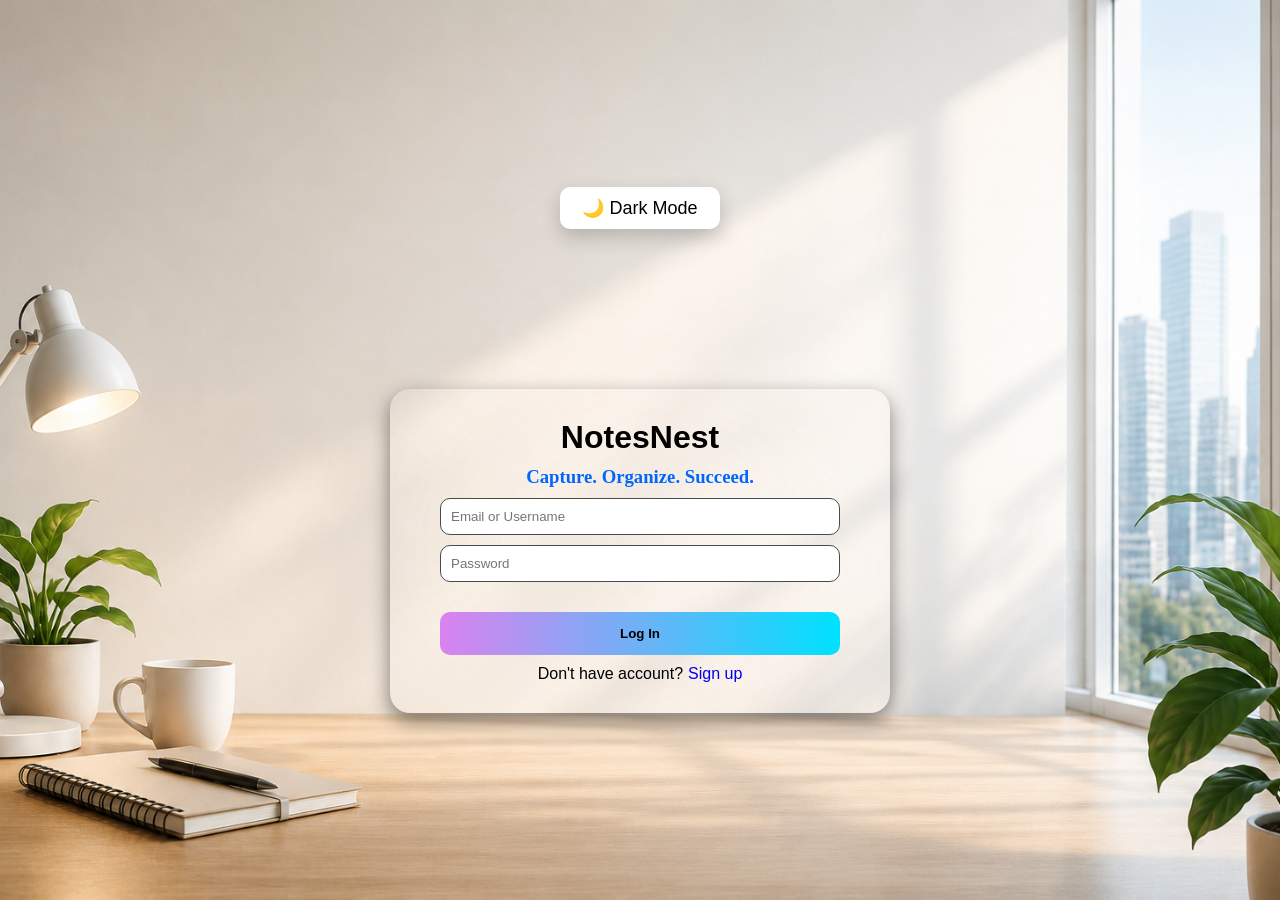
==== app.html @ 9b917c02 "Added temporary user login setup" ====
<!DOCTYPE html>
<html lang="en">

<head>
    <meta charset="UTF-8">
    <meta name="viewport" content="width=device-width, initial-scale=1.0">
    <title>Study Notes App</title>
    <link rel="stylesheet" href="css/style.css">
    <script src="js/main.js" defer></script>
</head>

<body>


    <section class="hero">
        <nav>
            <div class="brand">
                <img src="assets/logo.png" width="40px">
                <h1>NotesNest</h1>
            </div>
            <button class="add-btn">+</button>
            <button id="theme-toggle" class="theme-btn">
                🌙 Dark Mode
            </button>
            <a id="log-out-btn" href="index.html">Log out</a>
        </nav>


        <section class="content">
            <div class="notes-container"></div>
        </section>


        <dialog class="note-form" id="note-form">
            <div class="note-form-content">
                <input id="titleId" type="text" placeholder="Enter note title">
                <textarea id="notesId" placeholder="Write your notes"></textarea>
                <div class="CTA-form">
                    <button type="button" class="save-btn">Save</button>
                    <button type="button" class="cancel-btn">Cancel</button>
                </div>
            </div>
        </dialog>
    </section>


    <footer>
        @Codesmasher 2026 made with HTML, CSS and Vanilla JS
    </footer>
</body>

</html>
---- css/style.css ----
:root {
    --text-color-normal: #111;
    --fast-transition: 0.3s;
    --text-primary: #222;
    --text-secondary: #555;
    --bg-content: #fff;
    --light-shadow: 0 8px 20px rgba(0, 0, 0, .20);
    --bold-shadow: 0 8px 20px rgba(0, 0, 0, .5);
    --button-gradient: linear-gradient(45deg, #ff6565, rgb(80, 80, 255));
    --box-shadow-dark: 0 10px 15px rgba(255, 84, 84, .4);
    --bg-card: #242424;
    --text-primary-dark: #ffffff;
    --text-secondary-dark: #d0d0d0;
    --border-dark-mode: rgba(255, 255, 255, 0.06);
    --footer-bg: #0d0d0d;
    --footer-color: #888;
    --slow-transition: .8s;
}

* {
    margin: 0;
    padding: 0;
    box-sizing: border-box;
    font-family: 'Segoe UI', Tahoma, Geneva, Verdana, sans-serif;
}

html {
    scroll-behavior: smooth;
}

.hero {
    width: 100%;
    min-height: 100vh;
    background-image: url("../assets/background.png");
    background-position: center;
    background-size: cover;
}

/*Dark mode background change*/
.dark-mode .hero {
    background-image: url("../assets/background-dark.png");
}

/* NAVBAR*/
nav {
    display: flex;
    padding: 20px 10%;
    justify-content: space-between;
    align-items: center;
}

/*BRAND LOGO AND TITLE*/
.brand {
    display: flex;
    gap: 20px;

}

.brand h1 {
    font-size: clamp(1rem, calc(5vw + 1.5rem), 3rem);
    font-weight: 700;
    font-family: 'Times New Roman', Times, serif;
    color: var(--text-primary);
}

.dark-mode .brand h1 {
    color: var(--text-primary-dark)
}

nav ul {
    display: flex;
    list-style: none;
    gap: 20px;
}

nav ul li a {
    text-decoration: none;
    color: var(--text-secondary);
    font-weight: 500;
    transition: var(--slow-transition);
    padding: 20px;
}

.dark-mode nav ul li a {
    color: var(--text-secondary-dark);
}

.dark-mode nav ul li a:hover {
    background: linear-gradient(to bottom, rgb(55, 0, 255), black);
    color: var(--text-primary-dark);
}

nav ul li a:hover {
    color: var(--text-color-normal);
    background: linear-gradient(to top, rgb(236, 90, 115), white);
}

/* Theme button */
.theme-btn {
    font-size: 18px;
    border: none;
    background-color: white;
    border-radius: 10px;
    padding: 10px 10px;
    box-shadow: var(--light-shadow);
    cursor: pointer;
    transition: var(--fast-transition);
}

.dark-mode .theme-btn {
    background-color: var(--bg-card);
    color: var(--text-primary-dark);
    box-shadow: var(--box-shadow-dark);
}

.theme-btn:hover {
    transform: scale(1.1);
}

#log-out-btn {
    text-decoration: none;
    background-color: blue;
    border-radius: 10px;
    color: var(--text-primary-dark);
    padding: 10px 10px;
    box-shadow: var(--light-shadow);
    cursor: pointer;
    transition: var(--fast-transition);
}

#log-out-btn:hover {
    transform: scale(1.1);
}

/* Notes card */
.content {
    padding: 100px 10%;
}

.notes-container {
    display: flex;
    gap: 30px;
    flex-wrap: wrap;
    flex-direction: row;
}

.notes-card {
    background: var(--bg-content);
    padding: 30px;
    min-width: 300px;
    max-width: 420px;
    min-height: 180px;
    box-shadow: var(--light-shadow);
    border-radius: 20px;
    transition: var(--fast-transition);
    cursor: pointer;
}


.dark-mode .notes-card {
    background: var(--bg-card);
}

.notes-card h2 {
    color: var(--text-primary);
}

.dark-mode .notes-card h2 {
    color: var(--text-primary-dark);
}

.notes-card p {
    margin-top: 10px;
    color: var(--text-secondary);
}

.dark-mode .notes-card p {
    color: var(--text-secondary-dark);
}

.notes-top {
    display: flex;
    align-items: center;
    justify-content: space-between;
    gap: 10px;
}

.notes-date {
    padding: 15px 3%;
    color: var(--text-secondary);
}

.dark-mode .notes-date {
    color: var(--text-secondary-dark);
}

.delete-btn {
    border: none;
    cursor: pointer;
    background-size: cover;
    background-image: url("../assets/delete-icon.png");
    width: 32px;
    border-radius: 20px;
    background-position: center;
    height: 32px;
    transition: var(--fast-transition);
}




.delete-btn:hover {
    transform: scale(1.2);
}

.edit-btn {
    border: none;
    background: none;
    font-size: 17px;
    padding: 4px 4%;
    box-shadow: var(--light-shadow);
    border-radius: 20px;
    transition: var(--fast-transition);
}

.edit-btn:hover {
    transform: scale(1.2);
}

.dark-mode .edit-btn {
    color: var(--text-secondary-dark);
    box-shadow: var(--box-shadow-dark);
}

.notes-card:hover {
    transform: translateY(-10px);
}

/*Functionality buttons*/
.add-btn {
    border: var(--border-light);
    cursor: pointer;
    background: var(--button-gradient);
    box-shadow: var(--light-shadow);
    font-size: 42px;
    position: fixed;
    right: 40px;
    bottom: 40px;
    font-weight: bolder;
    padding: 9px 18px;
    border-radius: 100%;
    transition: .5s;
}

.add-btn:hover {
    transform: scale(1.3);
    box-shadow: var(--bold-shadow);
}

/* Notes Form */
/* Notes Form Dialog */
/* Dialog box */
.note-form {
    border: none;
    padding: 0;
    background: transparent;
}

/* Center the modal properly */
.note-form[open] {
    display: flex;
    justify-content: center;
    align-items: center;
}

/* Actual white form box */
.note-form-content {
    width: 600px;
    background: white;
    padding: 30px;
    border-radius: 20px;
    margin-top: 20vmin;
    margin-left: 35vw;
    display: flex;
    flex-direction: column;
    gap: 20px;

    box-shadow: var(--light-shadow);
}

/* Dark blur background */
.note-form::backdrop {
    background: rgba(0, 0, 0, 0.45);
    backdrop-filter: blur(5px);
}

/* Inputs */
.note-form input,
.note-form textarea {
    width: 100%;
    padding: 15px;
    border-radius: 10px;
    border: 1px solid #ccc;
    font-size: 16px;
}

/* Textarea */
.note-form textarea {
    height: 150px;
    resize: none;
}

/* Buttons row */
.CTA-form {
    display: flex;
    justify-content: space-around;
    gap: 10px;
}

/* Save button */
.save-btn {
    cursor: pointer;
    background: var(--button-gradient);
    font-size: clamp(.5rem, 16px, 1rem);
    font-weight: bold;
    border: none;
    width: 200px;
    border-radius: 20px;
    border-top-left-radius: 0px;
    padding: 12px 20px;
    transition: var(--fast-transition);
}

/* Cancel button */
.cancel-btn {
    cursor: pointer;
    width: 200px;
    font-weight: bold;
    font-size: clamp(.5rem, 16px, 1rem);
    border: 1px solid rgba(0, 0, 0, .5);
    background: white;
    border-radius: 15px;
    padding: 12px 20px;
}

.save-btn:hover {
    border-top-left-radius: 20px;
}

footer {
    text-align: center;
    padding: 20px;
    background-color: var(--footer-bg);
    color: var(--footer-color);
}

/* Responsive layout */
@media (max-width: 750px) {
    nav {
        flex-direction: column;
    }

    .brand h1 {
        font-size: 32px;
    }

    nav ul li a {
        font-size: 10px;
        padding: 8px 5px;
        margin-bottom: 15px;
    }

    .theme-btn {
        font-size: 10px;
        margin-top: 15px;
    }

    .notes-container {
        flex-direction: column;
    }
}
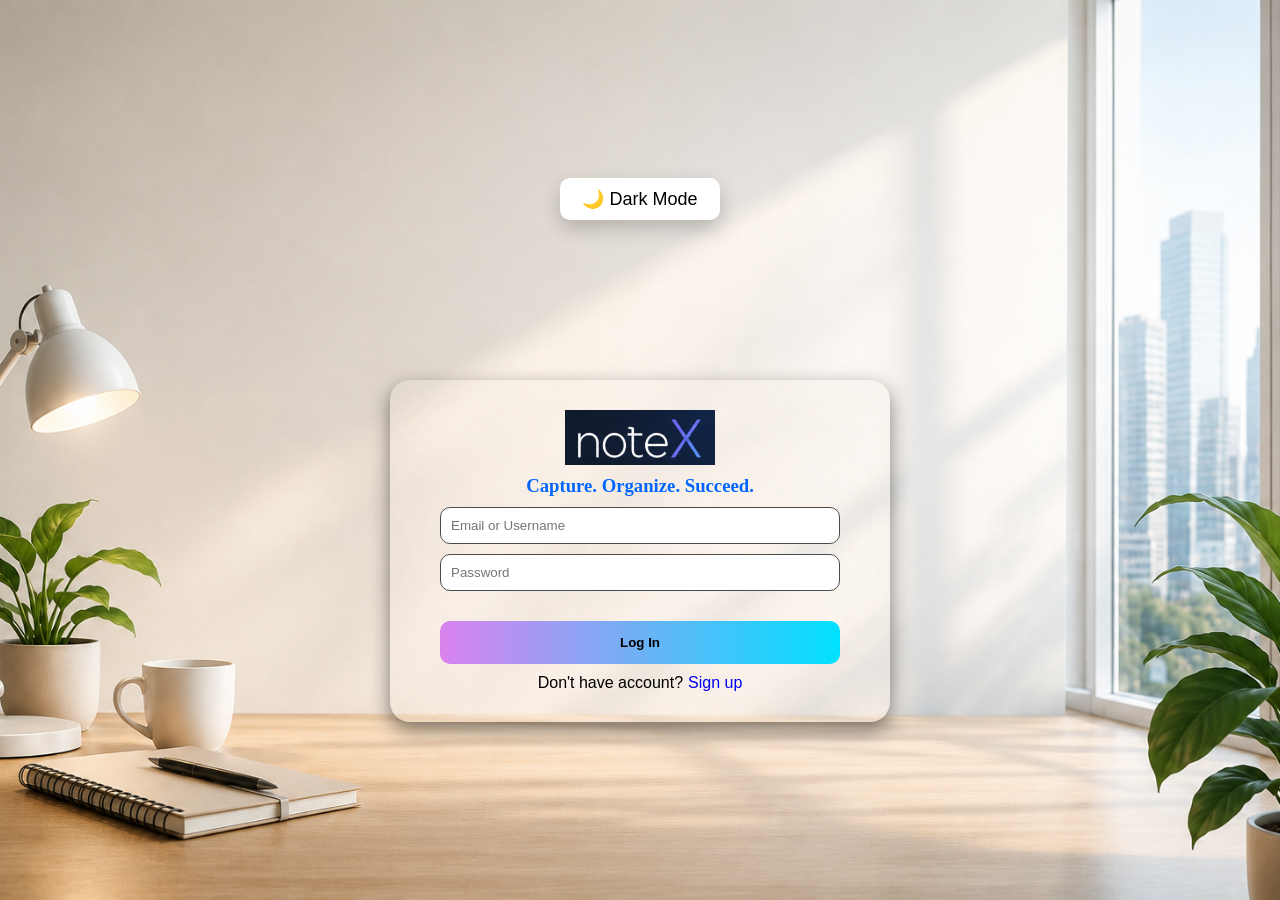
==== commit dd136638: "Improved Responsiveness and UI" ====
--- a/app.html
+++ b/app.html
@@ -5,6 +5,7 @@
     <meta charset="UTF-8">
     <meta name="viewport" content="width=device-width, initial-scale=1.0">
     <title>Study Notes App</title>
+    <link rel="icon" src="assets/logo.png">
     <link rel="stylesheet" href="css/style.css">
     <script src="js/main.js" defer></script>
 </head>
@@ -13,10 +14,12 @@
 
 
     <section class="hero">
+        <!--navbar -->
         <nav>
             <div class="brand">
-                <img src="assets/logo.png" width="40px">
-                <h1>NotesNest</h1>
+                <img src="assets/logo.png" width="150px">
+                <img src="assets/brand.png" width="150px">
+
             </div>
             <button class="add-btn">+</button>
             <button id="theme-toggle" class="theme-btn">
@@ -25,12 +28,36 @@
             <a id="log-out-btn" href="index.html">Log out</a>
         </nav>
 
+        <h1 id="greeting"></h1>
 
+        <!-- Dialog message when there is no notes-->
+        <div id="empty-notes">
+
+            <h2>📚 No notes in your inventory!</h2>
+
+            <p>Start collecting your study notes.
+                Organize lectures, formulas, ideas, and reminders in one place.</p>
+
+            <button class="first-create-btn">+ Create First Note</button>
+        </div>
+
+        <!-- Notes container -->
         <section class="content">
-            <div class="notes-container"></div>
+            <div class="notes-container">
+            </div>
         </section>
 
+        <!--Preloader animation-->
+        <div id="preloader">
+            <div class="loader">
+                <div class="circle"></div>
+                <div class="pencil">✏️</div>
+                <h3> Loading..</h3>
+            </div>
+        </div>
 
+
+        <!-- Form to create notes-->
         <dialog class="note-form" id="note-form">
             <div class="note-form-content">
                 <input id="titleId" type="text" placeholder="Enter note title">
@@ -41,8 +68,8 @@
                 </div>
             </div>
         </dialog>
+
     </section>
-
 
     <footer>
         @Codesmasher 2026 made with HTML, CSS and Vanilla JS
--- a/css/style.css
+++ b/css/style.css
@@ -7,7 +7,7 @@
     --light-shadow: 0 8px 20px rgba(0, 0, 0, .20);
     --bold-shadow: 0 8px 20px rgba(0, 0, 0, .5);
     --button-gradient: linear-gradient(45deg, #ff6565, rgb(80, 80, 255));
-    --box-shadow-dark: 0 10px 15px rgba(255, 84, 84, .4);
+    --box-shadow-dark: 0 6px 15px rgba(255, 84, 84, .4);
     --bg-card: #242424;
     --text-primary-dark: #ffffff;
     --text-secondary-dark: #d0d0d0;
@@ -57,7 +57,7 @@
 }
 
 .brand h1 {
-    font-size: clamp(1rem, calc(5vw + 1.5rem), 3rem);
+    font-size: clamp(1rem, 25px + 1.5rem, 3rem);
     font-weight: 700;
     font-family: 'Times New Roman', Times, serif;
     color: var(--text-primary);
@@ -132,6 +132,16 @@
     transform: scale(1.1);
 }
 
+#greeting {
+    margin-left: 10%;
+    margin-top: 5%;
+    color: var(--text-secondary);
+}
+
+.dark-mode #greeting {
+    color: var(--text-secondary-dark);
+}
+
 /* Notes card */
 .content {
     padding: 100px 10%;
@@ -144,16 +154,68 @@
     flex-direction: row;
 }
 
-.notes-card {
+#empty-notes {
     background: var(--bg-content);
     padding: 30px;
+    margin: 10% auto;
     min-width: 300px;
     max-width: 420px;
     min-height: 180px;
     box-shadow: var(--light-shadow);
     border-radius: 20px;
     transition: var(--fast-transition);
-    cursor: pointer;
+}
+
+.dark-mode #empty-notes {
+    background: var(--bg-card);
+    box-shadow: var(--box-shadow-dark);
+    transition: var(--fast-transition);
+}
+
+#empty-notes h2 {
+    color: var(--text-primary);
+}
+
+.dark-mode #empty-notes h2 {
+    color: var(--text-primary-dark);
+}
+
+#empty-notes p {
+    color: var(--text-secondary);
+}
+
+.dark-mode #empty-notes p {
+    color: var(--text-secondary-dark);
+}
+
+.first-create-btn {
+    border: var(--border-light);
+    cursor: pointer;
+    background: var(--button-gradient);
+    box-shadow: var(--light-shadow);
+    font-weight: bolder;
+    margin-top: 10px;
+    padding: 9px 18px;
+    border-radius: 20px;
+    transition: .5s;
+}
+
+.first-create-btn:hover {
+    transform: scale(1.1);
+}
+
+.notes-card {
+    background: var(--bg-content);
+    padding: 20px;
+    width: 420px;
+    min-height: 180px;
+    box-shadow: var(--light-shadow);
+    border-radius: 20px;
+    transition: var(--fast-transition);
+    cursor: pointer;
+    display: flex;
+    flex-direction: column;
+    gap: 10px;
 }
 
 
@@ -169,12 +231,13 @@
     color: var(--text-primary-dark);
 }
 
-.notes-card p {
+.notes-card pre {
     margin-top: 10px;
+    text-wrap: wrap;
     color: var(--text-secondary);
 }
 
-.dark-mode .notes-card p {
+.dark-mode .notes-card pre {
     color: var(--text-secondary-dark);
 }
 
@@ -182,11 +245,11 @@
     display: flex;
     align-items: center;
     justify-content: space-between;
+    flex-direction: row;
     gap: 10px;
 }
 
 .notes-date {
-    padding: 15px 3%;
     color: var(--text-secondary);
 }
 
@@ -200,9 +263,8 @@
     background-size: cover;
     background-image: url("../assets/delete-icon.png");
     width: 32px;
-    border-radius: 20px;
-    background-position: center;
     height: 32px;
+    border-radius: 20px;
     transition: var(--fast-transition);
 }
 
@@ -217,7 +279,7 @@
     border: none;
     background: none;
     font-size: 17px;
-    padding: 4px 4%;
+    padding: 8px;
     box-shadow: var(--light-shadow);
     border-radius: 20px;
     transition: var(--fast-transition);
@@ -238,10 +300,11 @@
 
 /*Functionality buttons*/
 .add-btn {
-    border: var(--border-light);
     cursor: pointer;
     background: var(--button-gradient);
-    box-shadow: var(--light-shadow);
+    border: var(--border-dark-mode);
+    box-shadow: inset 8px 10px 5px rgba(0, 0, 0, .25),
+        0px 8px 25px rgba(0, 0, 0, .25);
     font-size: 42px;
     position: fixed;
     right: 40px;
@@ -253,8 +316,8 @@
 }
 
 .add-btn:hover {
+    box-shadow: inset 8px 10px 25px rgba(0, 0, 0, .2);
     transform: scale(1.3);
-    box-shadow: var(--bold-shadow);
 }
 
 /* Notes Form */
@@ -350,14 +413,16 @@
 footer {
     text-align: center;
     padding: 20px;
-    background-color: var(--footer-bg);
+    background: var(--footer-bg);
     color: var(--footer-color);
 }
+
 
 /* Responsive layout */
 @media (max-width: 750px) {
     nav {
         flex-direction: column;
+        gap: 10px;
     }
 
     .brand h1 {
@@ -371,11 +436,101 @@
     }
 
     .theme-btn {
-        font-size: 10px;
+        font-size: 16px;
         margin-top: 15px;
     }
 
     .notes-container {
         flex-direction: column;
+        gap: 40px;
+        flex-wrap: wrap;
+    }
+
+    .notes-card {
+        max-width: 300px;
+    }
+
+    #empty-notes {
+        margin-left: 5%;
+        max-width: 300px;
+    }
+
+    .note-form-content {
+        max-width: 300px;
+    }
+}
+
+
+/* preloader animation*/
+/* Full screen overlay */
+#preloader {
+    position: fixed;
+    inset: 0;
+    background: white;
+    display: flex;
+    justify-content: center;
+    align-items: center;
+    z-index: 9;
+    transition: opacity .5s ease;
+}
+
+.dark-mode #preloader {
+    background: #111;
+}
+
+/* Loader */
+.loader {
+    position: relative;
+    width: 100px;
+    height: 100px;
+}
+
+.loader h3 {
+    padding: 10px;
+    color: var(--text-color-normal);
+}
+
+.dark-mode .loader h3 {
+    color: var(--text-primary-dark)
+}
+
+/* Circle */
+.circle {
+    width: 100%;
+    height: 100%;
+    border: 6px solid rgba(180, 180, 180, .25);
+    border-top: 6px solid #6b5cff;
+    border-right: 6px solid #ff6584;
+    border-radius: 50%;
+    animation: spin 1.6s linear infinite;
+}
+
+/* Pencil */
+.pencil {
+    position: absolute;
+    top: 50%;
+    left: 50%;
+    transform: translate(-50%, -50%);
+    font-size: 38px;
+    animation: orbit 1.6s linear infinite;
+}
+
+@keyframes orbit {
+    from {
+        transform: translate(-50%, -50%) rotate(0deg);
+    }
+
+    to {
+        transform: translate(-50%, -50%) rotate(360deg);
+    }
+}
+
+@keyframes spin {
+    from {
+        transform: rotate(0deg);
+    }
+
+    to {
+        transform: rotate(360deg);
     }
 }
